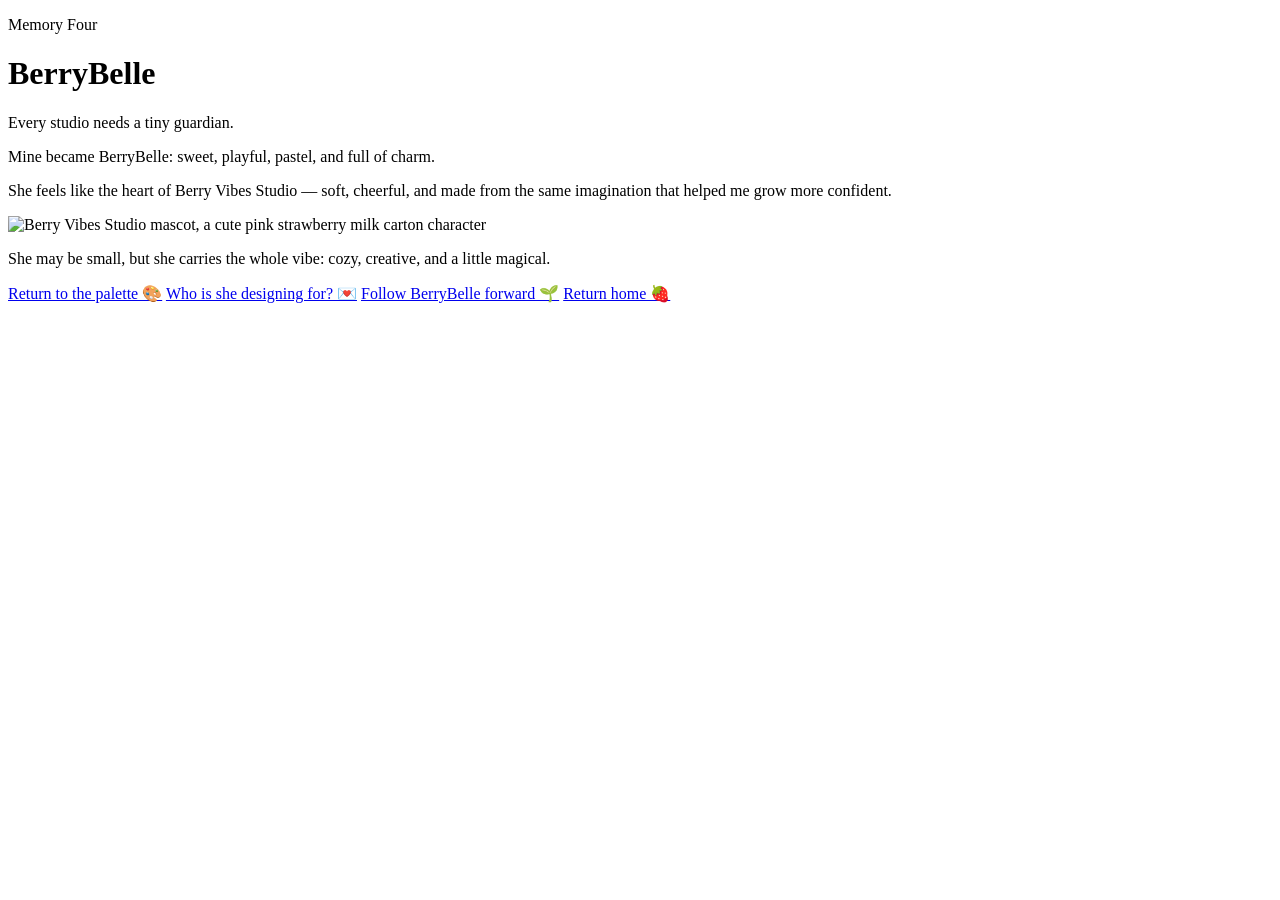
==== mascot.html @ 1fd03840 "Create mascot.html Added image" ====
<!DOCTYPE html>
<html lang="en">
<head>
  <meta charset="UTF-8">
  <meta name="viewport" content="width=device-width, initial-scale=1.0">
  <title>BerryBelle</title>
  <link rel="stylesheet" href="css/style.css">
</head>

<body>
  <main class="phone">
    <header>
      <p class="tiny">Memory Four</p>
      <h1>BerryBelle</h1>
    </header>

    <section class="screen">
      <p>
        Every studio needs a tiny guardian.
      </p>

      <p>
        Mine became BerryBelle: sweet, playful, pastel, and full of charm.
      </p>

      <p>
        She feels like the heart of Berry Vibes Studio — soft, cheerful, and made from the same imagination that helped me grow more confident.
      </p>

      <img 
        src="images/berry-mascot.jpg" 
        alt="Berry Vibes Studio mascot, a cute pink strawberry milk carton character"
        class="mascot-image"
      >

      <p>
        She may be small, but she carries the whole vibe: cozy, creative, and a little magical.
      </p>

      <nav class="choices">
        <a href="palette.html">Return to the palette 🎨</a>
        <a href="community.html">Who is she designing for? 💌</a>
        <a href="future.html">Follow BerryBelle forward 🌱</a>
        <a href="index.html">Return home 🍓</a>
      </nav>
    </section>
  </main>
</body>
</html>
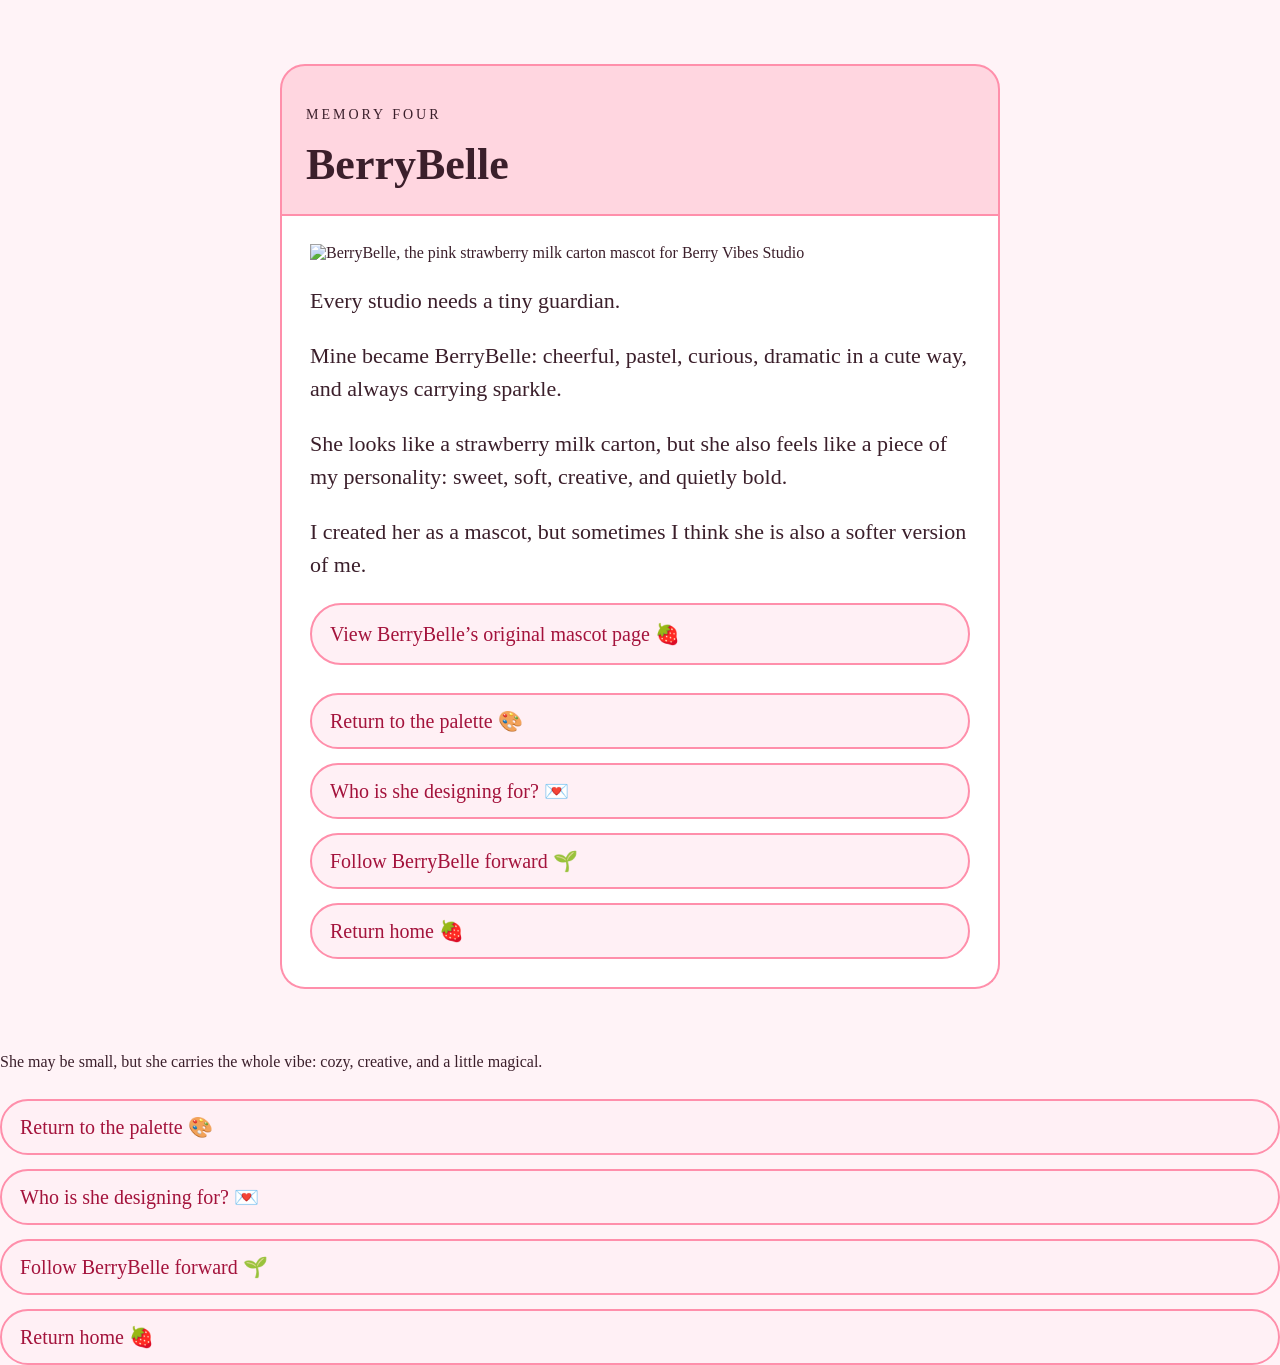
==== commit f8c0deeb: "Update mascot.html Updated image" ====
--- a/mascot.html
+++ b/mascot.html
@@ -15,26 +15,48 @@
     </header>
 
     <section class="screen">
+      <img 
+        src="images/berrybelle.png" 
+        alt="BerryBelle, the pink strawberry milk carton mascot for Berry Vibes Studio"
+        class="mascot-image"
+      >
+
       <p>
         Every studio needs a tiny guardian.
       </p>
 
       <p>
-        Mine became BerryBelle: sweet, playful, pastel, and full of charm.
+        Mine became BerryBelle: cheerful, pastel, curious, dramatic in a cute way, and always carrying sparkle.
       </p>
 
       <p>
-        She feels like the heart of Berry Vibes Studio — soft, cheerful, and made from the same imagination that helped me grow more confident.
+        She looks like a strawberry milk carton, but she also feels like a piece of my personality: sweet, soft, creative, and quietly bold.
       </p>
 
-      <img 
-        src="images/berry-mascot.jpg" 
-        alt="Berry Vibes Studio mascot, a cute pink strawberry milk carton character"
-        class="mascot-image"
-      >
+      <p>
+        I created her as a mascot, but sometimes I think she is also a softer version of me.
+      </p>
 
       <p>
-        She may be small, but she carries the whole vibe: cozy, creative, and a little magical.
+        <a 
+          href="https://www.deviantart.com/berrycutedesigns/art/Meet-BerryBelle-My-New-Studio-Mascot-1222476039"
+          target="_blank"
+          rel="noopener noreferrer"
+        >
+          View BerryBelle’s original mascot page 🍓
+        </a>
+      </p>
+
+      <nav class="choices">
+        <a href="palette.html">Return to the palette 🎨</a>
+        <a href="community.html">Who is she designing for? 💌</a>
+        <a href="future.html">Follow BerryBelle forward 🌱</a>
+        <a href="index.html">Return home 🍓</a>
+      </nav>
+    </section>
+  </main>
+</body>
+</html>        She may be small, but she carries the whole vibe: cozy, creative, and a little magical.
       </p>
 
       <nav class="choices">
--- a/css/style.css
+++ b/css/style.css
@@ -0,0 +1,84 @@
+body {
+  margin: 0;
+  background: #fff3f7;
+  color: #3b1f2b;
+  font-family: Georgia, serif;
+}
+
+.phone {
+  max-width: 720px;
+  margin: 40px auto;
+  padding: 24px;
+}
+
+header {
+  border: 2px solid #ff8fab;
+  border-radius: 25px 25px 0 0;
+  padding: 24px;
+  background: #ffd6e0;
+}
+
+.tiny {
+  text-transform: uppercase;
+  letter-spacing: 3px;
+  font-size: 14px;
+}
+
+h1 {
+  font-size: 44px;
+  margin: 0;
+}
+
+.screen {
+  border-left: 2px solid #ff8fab;
+  border-right: 2px solid #ff8fab;
+  border-bottom: 2px solid #ff8fab;
+  border-radius: 0 0 25px 25px;
+  padding: 28px;
+  background: #ffffff;
+}
+
+p {
+  font-size: 22px;
+  line-height: 1.5;
+}
+
+.menu,
+.choices {
+  display: flex;
+  flex-direction: column;
+  gap: 14px;
+  margin-top: 28px;
+}
+
+a {
+  display: block;
+  padding: 14px 18px;
+  border: 2px solid #ff8fab;
+  border-radius: 999px;
+  background: #fff0f5;
+  color: #a4133c;
+  text-decoration: none;
+  font-size: 20px;
+}
+
+a:hover {
+  background: #ff8fab;
+  color: white;
+}
+
+.berries {
+  font-size: 22px;
+  line-height: 1.8;
+}
+
+.big-emoji {
+  font-size: 70px;
+  text-align: center;
+}
+
+footer {
+  text-align: center;
+  font-style: italic;
+  margin-top: 18px;
+}
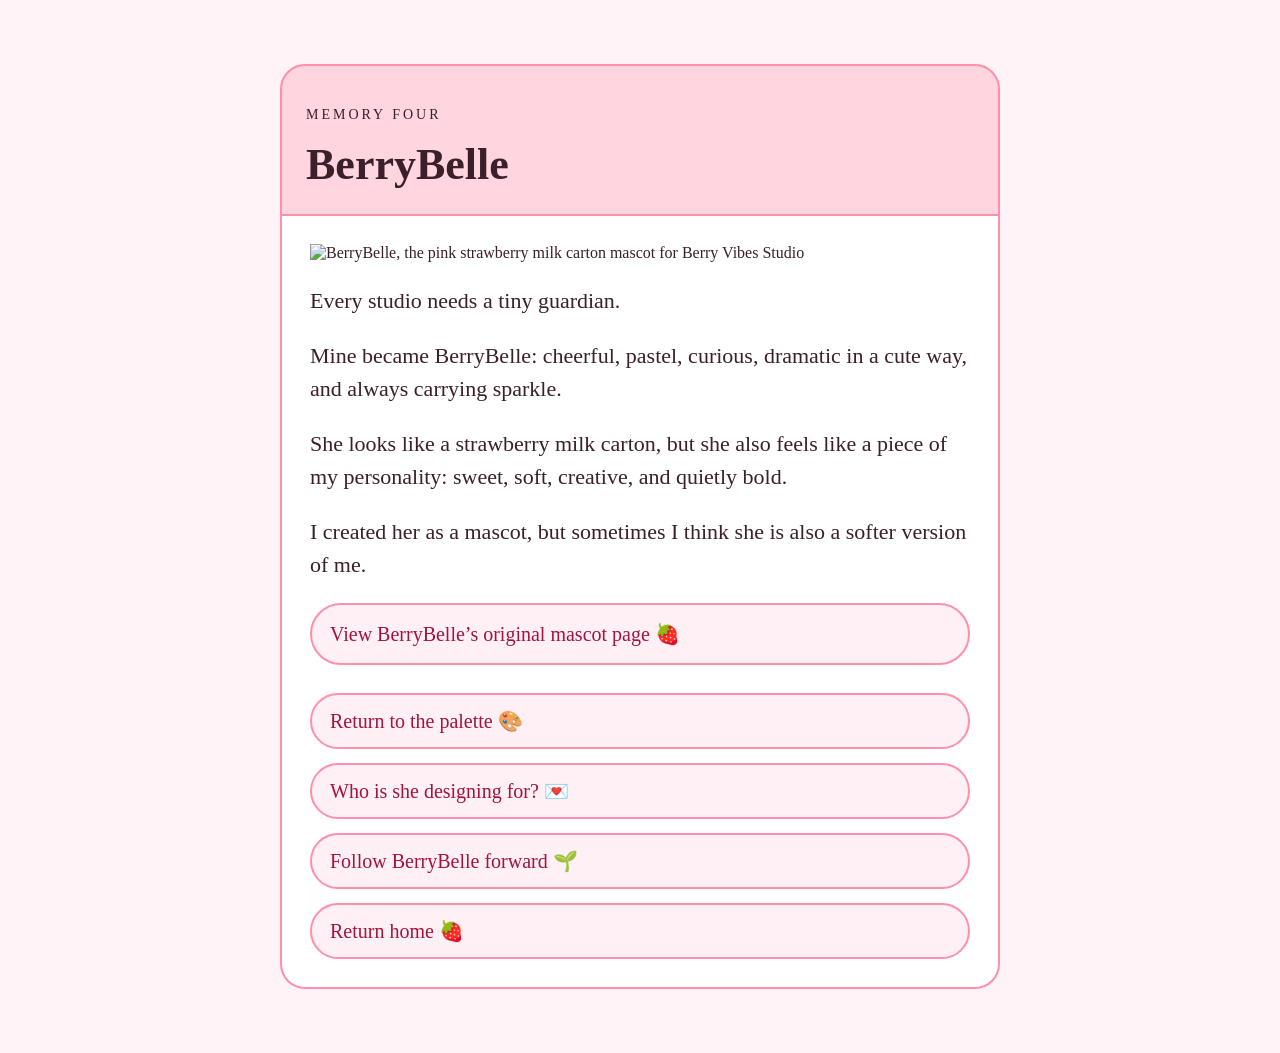
==== commit b409489b: "Update mascot.html" ====
--- a/mascot.html
+++ b/mascot.html
@@ -56,16 +56,4 @@
     </section>
   </main>
 </body>
-</html>        She may be small, but she carries the whole vibe: cozy, creative, and a little magical.
-      </p>
-
-      <nav class="choices">
-        <a href="palette.html">Return to the palette 🎨</a>
-        <a href="community.html">Who is she designing for? 💌</a>
-        <a href="future.html">Follow BerryBelle forward 🌱</a>
-        <a href="index.html">Return home 🍓</a>
-      </nav>
-    </section>
-  </main>
-</body>
 </html>
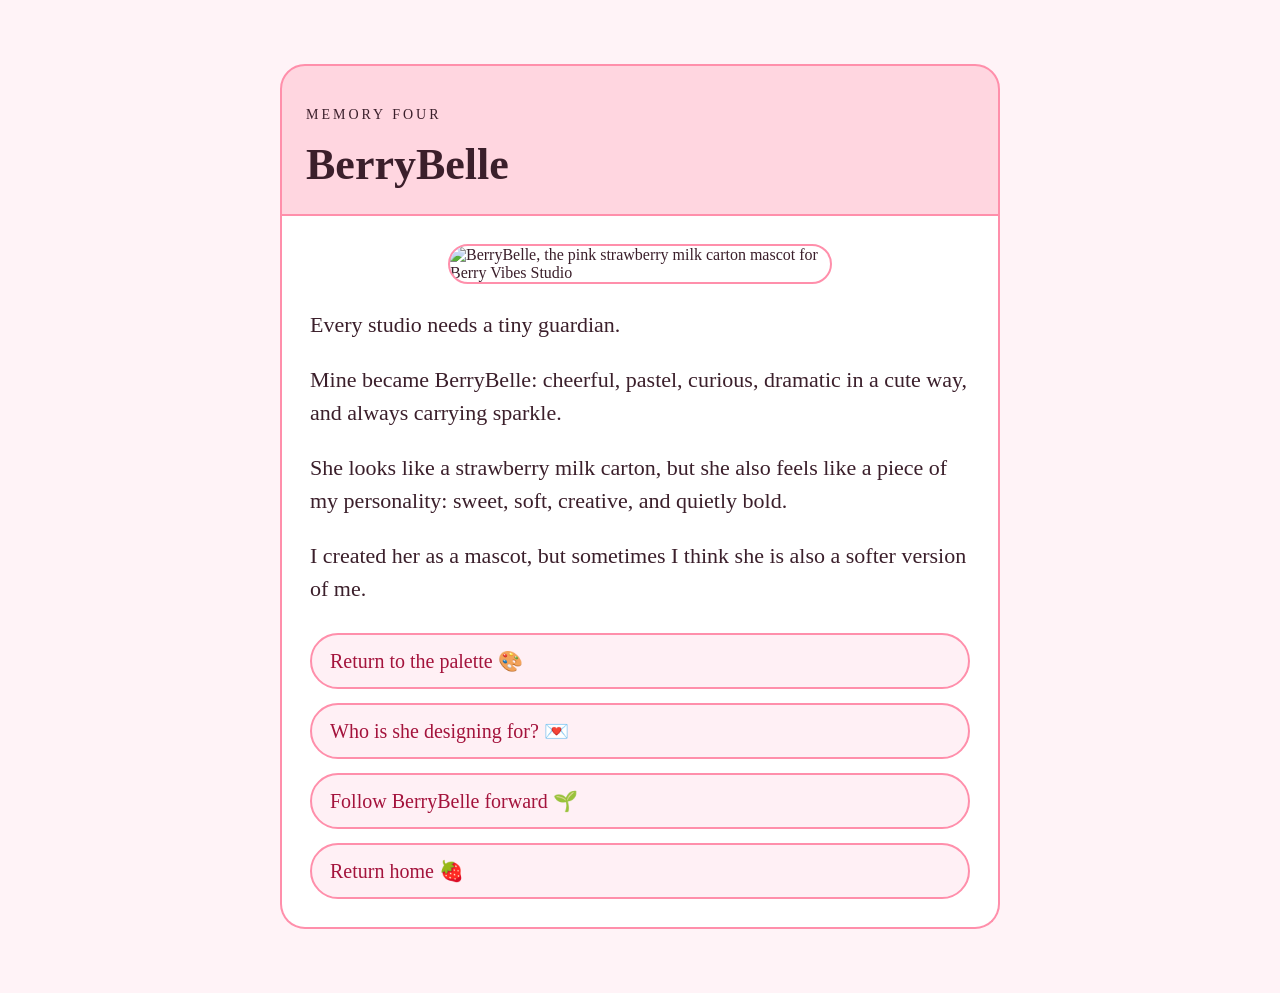
==== commit 64dc2b8a: "Update mascot.html" ====
--- a/mascot.html
+++ b/mascot.html
@@ -37,16 +37,6 @@
         I created her as a mascot, but sometimes I think she is also a softer version of me.
       </p>
 
-      <p>
-        <a 
-          href="https://www.deviantart.com/berrycutedesigns/art/Meet-BerryBelle-My-New-Studio-Mascot-1222476039"
-          target="_blank"
-          rel="noopener noreferrer"
-        >
-          View BerryBelle’s original mascot page 🍓
-        </a>
-      </p>
-
       <nav class="choices">
         <a href="palette.html">Return to the palette 🎨</a>
         <a href="community.html">Who is she designing for? 💌</a>
--- a/css/style.css
+++ b/css/style.css
@@ -82,3 +82,11 @@
   font-style: italic;
   margin-top: 18px;
 }
+.mascot-image {
+  display: block;
+  width: 100%;
+  max-width: 380px;
+  margin: 0 auto 24px;
+  border: 2px solid #ff8fab;
+  border-radius: 24px;
+}
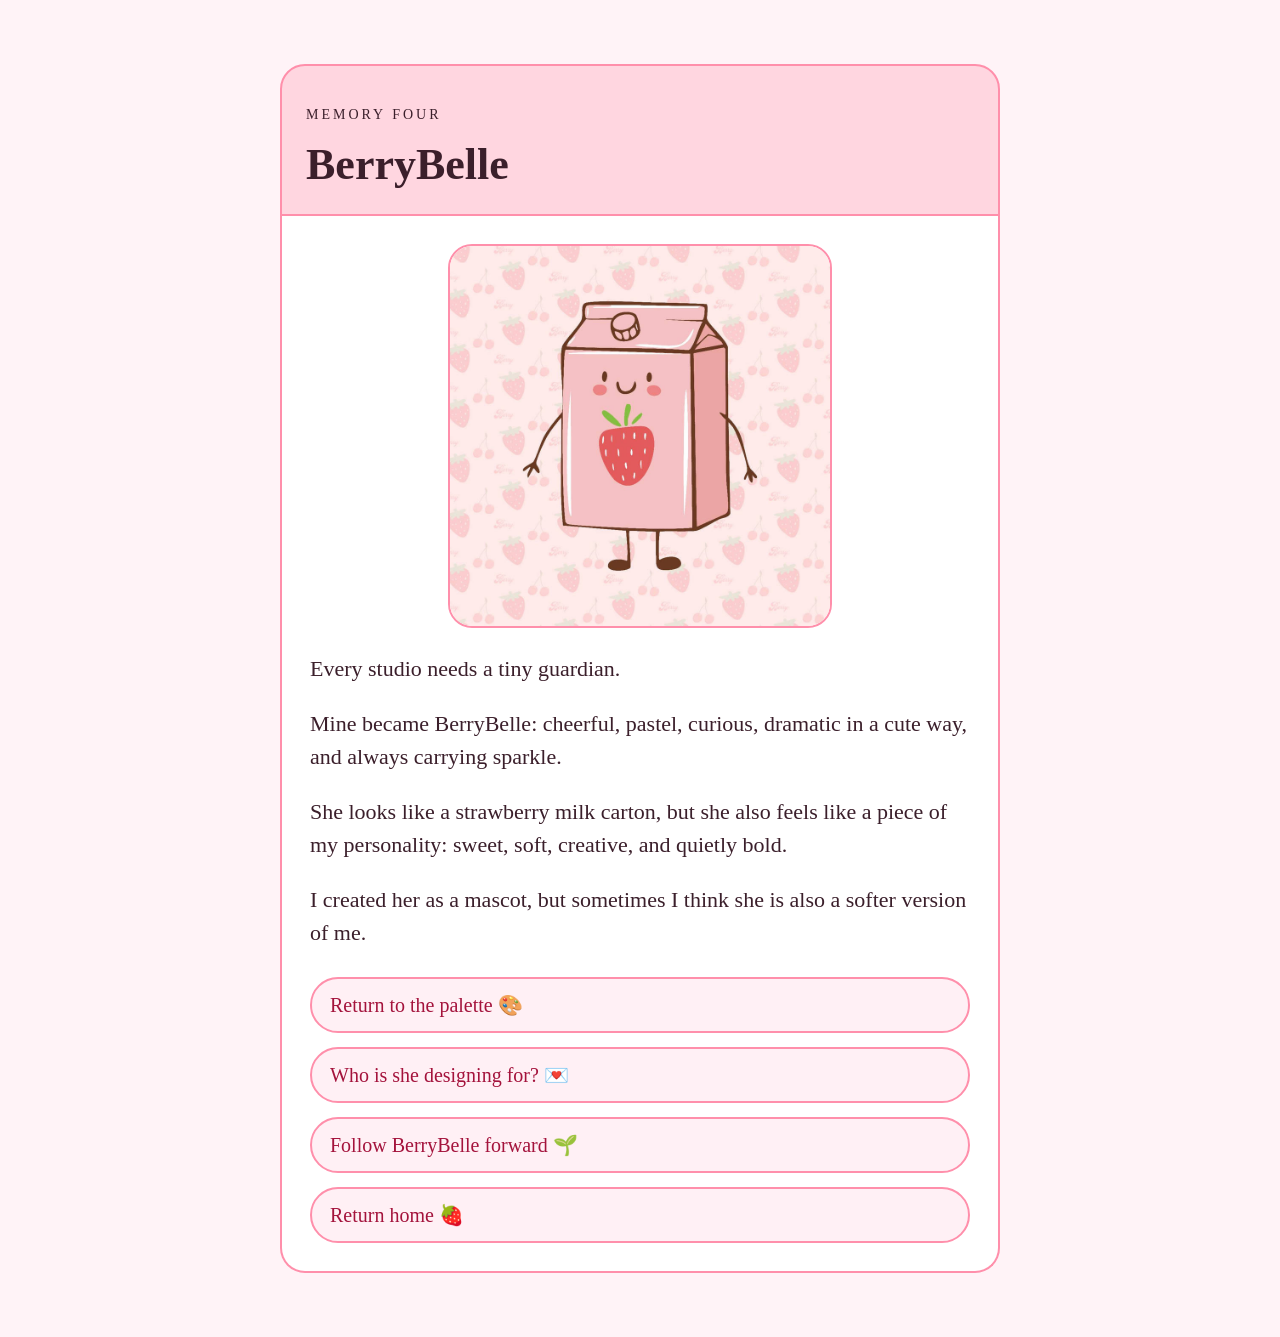
==== commit 07064f08: "Update mascot.html" ====
--- a/mascot.html
+++ b/mascot.html
@@ -16,8 +16,7 @@
 
     <section class="screen">
       <img 
-        src="images/berrybelle.png" 
-        alt="BerryBelle, the pink strawberry milk carton mascot for Berry Vibes Studio"
+        src="images/BerryBelle.jpg"
         class="mascot-image"
       >
 
